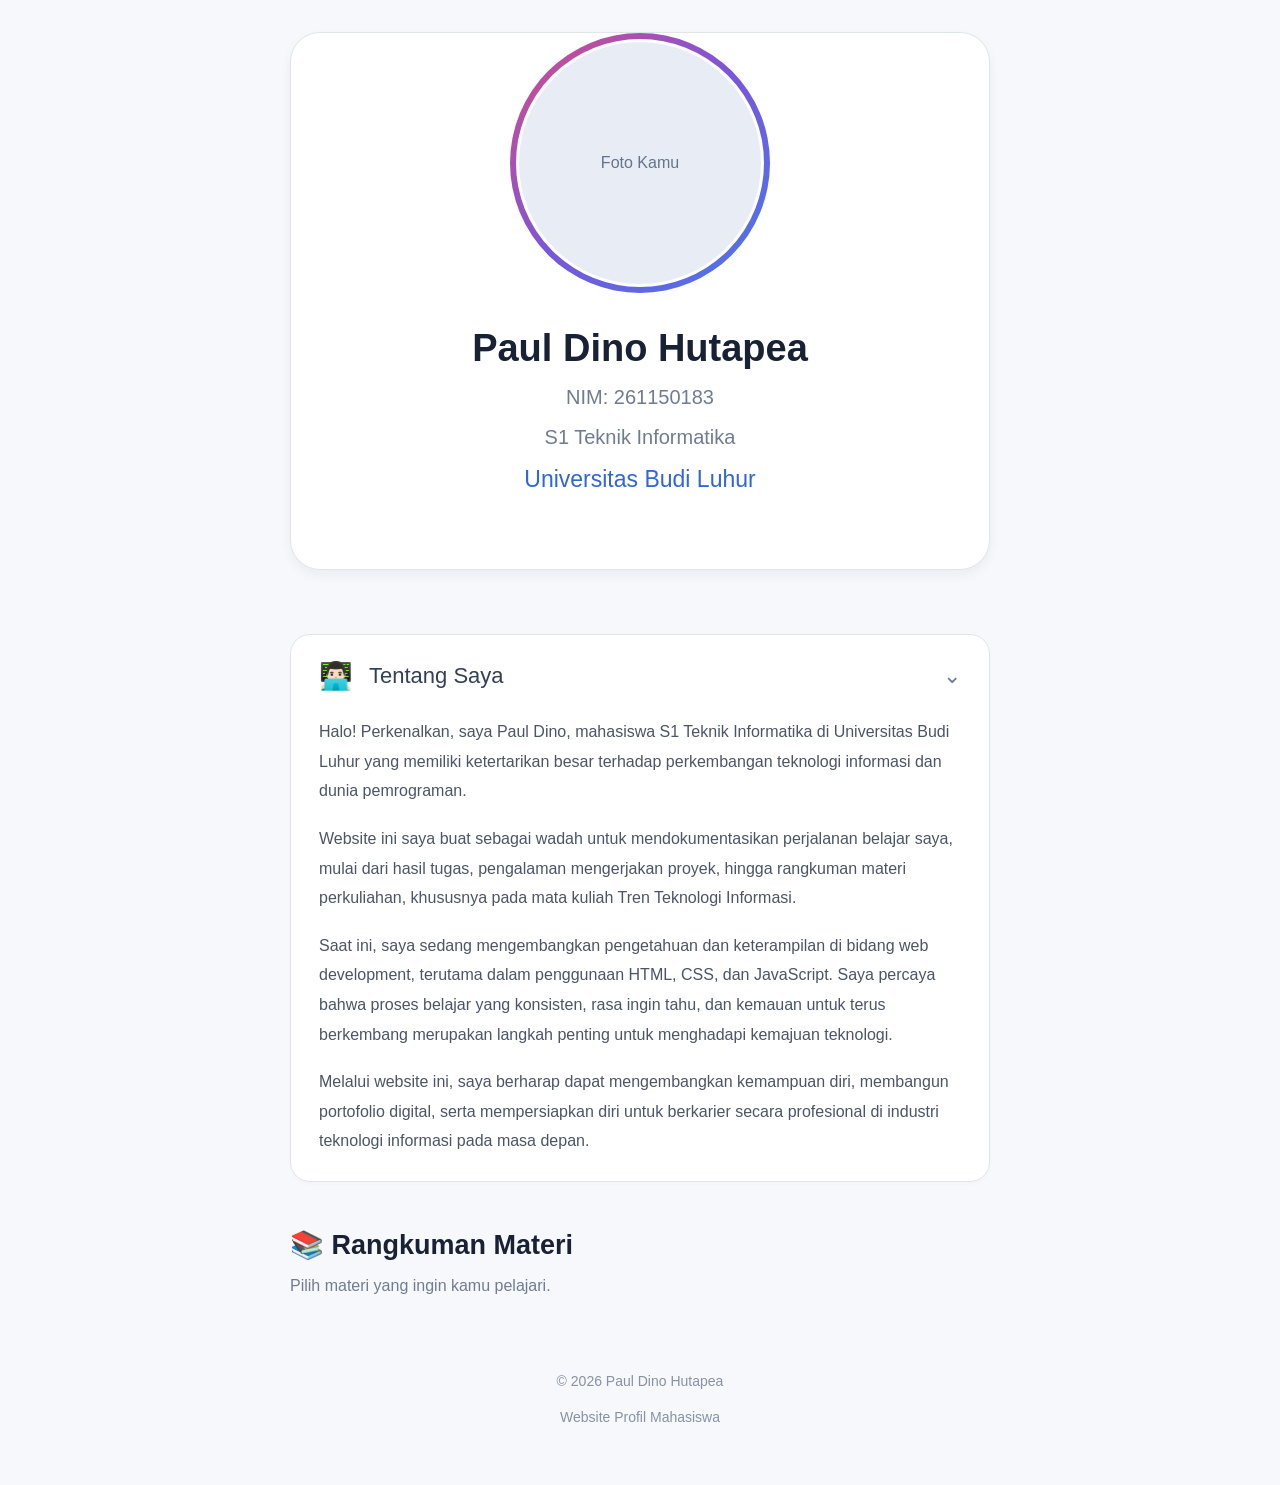
==== index.html @ 71249138 "Add files via upload" ====
<!DOCTYPE html>
<html lang="id">
<head>
    <meta charset="UTF-8">
    <meta name="viewport" content="width=device-width, initial-scale=1.0">
    <meta name="description" content="Profil mahasiswa Paul Dino dan rangkuman materi Tren Teknologi Informasi.">
    <title>Profil Paul Dino | Mahasiswa Informatika</title>
    <link rel="stylesheet" href="style.css">
</head>
<body>

    <main class="container">

        <!-- HALAMAN PROFIL -->
        <div id="profilePage">

            <section class="profile-card">
                <div class="avatar-frame">
                    <img
                        src="images/foto.jpg"
                        alt="Foto profil Paul Dino"
                        class="avatar"
                        onerror="this.style.display='none'; this.nextElementSibling.style.display='flex';"
                    >
                    <div class="avatar-placeholder">
                        Foto Kamu
                    </div>
                </div>

                <h1>Paul Dino Hutapea</h1>
                <p class="identity">NIM: 261150183</p>
                <p class="identity">S1 Teknik Informatika</p>
                <p class="university">Universitas Budi Luhur</p>
            </section>

            <section class="about-card">
                <button id="aboutButton" class="about-heading"
                        aria-expanded="true" aria-controls="aboutContent">
                    <span class="section-icon">👨🏻‍💻</span>
                    <span>Tentang Saya</span>
                    <span id="aboutArrow" class="arrow">⌄</span>
                </button>

                <div id="aboutContent" class="about-content">
                    <p>
                        Halo! Perkenalkan, saya Paul Dino, mahasiswa S1
                        Teknik Informatika di Universitas Budi Luhur yang
                        memiliki ketertarikan besar terhadap perkembangan
                        teknologi informasi dan dunia pemrograman.
                    </p>

                    <p>
                        Website ini saya buat sebagai wadah untuk
                        mendokumentasikan perjalanan belajar saya, mulai
                        dari hasil tugas, pengalaman mengerjakan proyek,
                        hingga rangkuman materi perkuliahan, khususnya
                        pada mata kuliah Tren Teknologi Informasi.
                    </p>

                    <p>
                        Saat ini, saya sedang mengembangkan pengetahuan
                        dan keterampilan di bidang web development,
                        terutama dalam penggunaan HTML, CSS, dan JavaScript.
                        Saya percaya bahwa proses belajar yang konsisten,
                        rasa ingin tahu, dan kemauan untuk terus berkembang
                        merupakan langkah penting untuk menghadapi
                        kemajuan teknologi.
                    </p>

                    <p>
                        Melalui website ini, saya berharap dapat
                        mengembangkan kemampuan diri, membangun portofolio
                        digital, serta mempersiapkan diri untuk berkarier
                        secara profesional di industri teknologi informasi
                        pada masa depan.
                    </p>
                </div>
            </section>

            <section class="materials-section">
                <h2>📚 Rangkuman Materi</h2>
                <p class="section-description">
                    Pilih materi yang ingin kamu pelajari.
                </p>

                <div id="materialList" class="material-list"></div>
            </section>

            <footer>
                <p>© 2026 Paul Dino Hutapea</p>
                <p>Website Profil Mahasiswa</p>
            </footer>
        </div>

        <!-- HALAMAN DETAIL MATERI -->
        <section id="detailPage" class="detail-card" hidden>
            <a href="index.html" class="back-link">← Kembali ke Profil</a>
            <div id="detailContent"></div>
        </section>

    </main>

    <script src="script.js"></script>
</body>
</html>
---- style.css ----
/* ===== PENGATURAN DASAR ===== */
* {
    box-sizing: border-box;
}

:root {
    --background: #f6f8fb;
    --card: #ffffff;
    --text: #192235;
    --muted: #707d90;
    --blue: #3066d6;
    --border: #e0e5eb;
}

body {
    margin: 0;
    padding: 32px 16px;
    background: var(--background);
    color: var(--text);
    font-family: Arial, Helvetica, sans-serif;
    line-height: 1.6;
}

.container {
    width: 100%;
    max-width: 700px;
    margin: 0 auto;
}

/* ===== KARTU PROFIL ===== */
.profile-card {
    background: var(--card);
    border: 1px solid var(--border);
    border-radius: 30px;
    box-shadow: 0 5px 12px rgba(25, 34, 53, 0.05);
    padding: 0 28px 64px;
    margin-bottom: 64px;
    text-align: center;
}

.avatar-frame {
    width: 260px;
    height: 260px;
    max-width: 100%;
    margin: 0 auto 32px;
    border-radius: 50%;
    padding: 6px;
    background: linear-gradient(
        135deg,
        #d94b88,
        #7956d9,
        #4779ed
    );
    overflow: hidden;
}

.avatar {
    width: 100%;
    height: 100%;
    display: block;
    border-radius: 50%;
    border: 3px solid white;
    object-fit: cover;
    object-position: center;
}

.avatar-placeholder {
    display: none;
    width: 100%;
    height: 100%;
    border-radius: 50%;
    background: #e8edf5;
    color: #64748b;
    align-items: center;
    justify-content: center;
    border: 3px solid white;
}

.profile-card h1 {
    margin: 20px 0 8px;
    font-size: clamp(27px, 5vw, 38px);
    line-height: 1.25;
    overflow-wrap: anywhere;
}

.identity {
    color: var(--muted);
    font-size: 20px;
    margin: 8px 0;
}

.university {
    color: var(--blue);
    font-size: 23px;
    margin: 8px 0;
}

/* ===== TENTANG SAYA ===== */
.about-card {
    background: var(--card);
    border: 1px solid var(--border);
    border-radius: 20px;
    margin-bottom: 42px;
    overflow: hidden;
    box-shadow: 0 2px 5px rgba(25, 34, 53, 0.02);
}

.about-heading {
    width: 100%;
    padding: 25px 28px;
    display: flex;
    align-items: center;
    gap: 16px;
    background: transparent;
    border: none;
    text-align: left;
    color: #344054;
    font-family: inherit;
    font-size: 22px;
    cursor: pointer;
}

.section-icon {
    font-size: 27px;
}

.arrow {
    margin-left: auto;
    color: var(--muted);
}

.about-content {
    padding: 0 28px 25px;
    color: #4b5565;
    font-size: 16px;
    line-height: 1.85;
}

.about-content p {
    margin: 0 0 18px;
}

.about-content p:last-child {
    margin-bottom: 0;
}

.about-content[hidden],
.detail-card[hidden] {
    display: none;
}

/* ===== DAFTAR MATERI ===== */
.materials-section h2 {
    font-size: 27px;
    margin: 0 0 6px;
}

.section-description {
    color: var(--muted);
    margin: 0 0 22px;
}

.material-list {
    display: grid;
    gap: 24px;
}

.material-card {
    display: flex;
    align-items: center;
    gap: 24px;
    width: 100%;
    min-height: 110px;
    padding: 25px 30px;
    background: var(--card);
    border: 1px solid var(--border);
    border-radius: 20px;
    text-decoration: none;
    color: #344054;
    font-size: 22px;
    transition: border-color 0.2s, transform 0.2s,
                box-shadow 0.2s;
}

.document-icon {
    font-size: 32px;
    flex-shrink: 0;
}

.material-card:hover,
.material-card:focus-visible {
    border-color: #8aa8ed;
    box-shadow: 0 5px 14px rgba(48, 102, 214, 0.08);
    transform: translateY(-2px);
}

/* ===== HALAMAN DETAIL ===== */
.detail-card {
    background: var(--card);
    border: 1px solid var(--border);
    border-radius: 24px;
    padding: 32px;
    box-shadow: 0 4px 12px rgba(25, 34, 53, 0.04);
}

.back-link {
    display: inline-block;
    color: var(--blue);
    text-decoration: none;
    font-weight: bold;
    margin-bottom: 28px;
}

.back-link:hover {
    text-decoration: underline;
}

.detail-card h1 {
    font-size: 30px;
    line-height: 1.3;
}

.detail-card h2 {
    font-size: 22px;
    margin-top: 28px;
}

.detail-card p,
.detail-card li {
    line-height: 1.85;
    color: #475569;
}

.detail-card code {
    background: #eef2ff;
    padding: 3px 6px;
    border-radius: 5px;
    overflow-wrap: anywhere;
}

footer {
    padding: 35px 0 10px;
    text-align: center;
    color: #8792a2;
    font-size: 14px;
}

/* ===== TAMPILAN HP ===== */
@media (max-width: 480px) {
    body {
        padding: 20px 16px;
    }

    .profile-card {
        padding: 0 18px 45px;
        margin-bottom: 40px;
        border-radius: 26px;
    }

    .avatar-frame {
        width: 230px;
        height: 230px;
        margin-bottom: 28px;
    }

    .identity {
        font-size: 18px;
    }

    .university {
        font-size: 21px;
    }

    .about-card {
        margin-bottom: 35px;
    }

    .about-heading {
        padding: 22px 20px;
        font-size: 19px;
        gap: 12px;
    }

    .about-content {
        padding: 0 20px 22px;
        font-size: 15px;
    }

    .materials-section h2 {
        font-size: 24px;
    }

    .material-list {
        gap: 18px;
    }

    .material-card {
        min-height: 94px;
        padding: 22px 20px;
        gap: 18px;
        font-size: 18px;
        border-radius: 18px;
    }

    .document-icon {
        font-size: 28px;
    }

    .detail-card {
        padding: 24px 20px;
    }
}
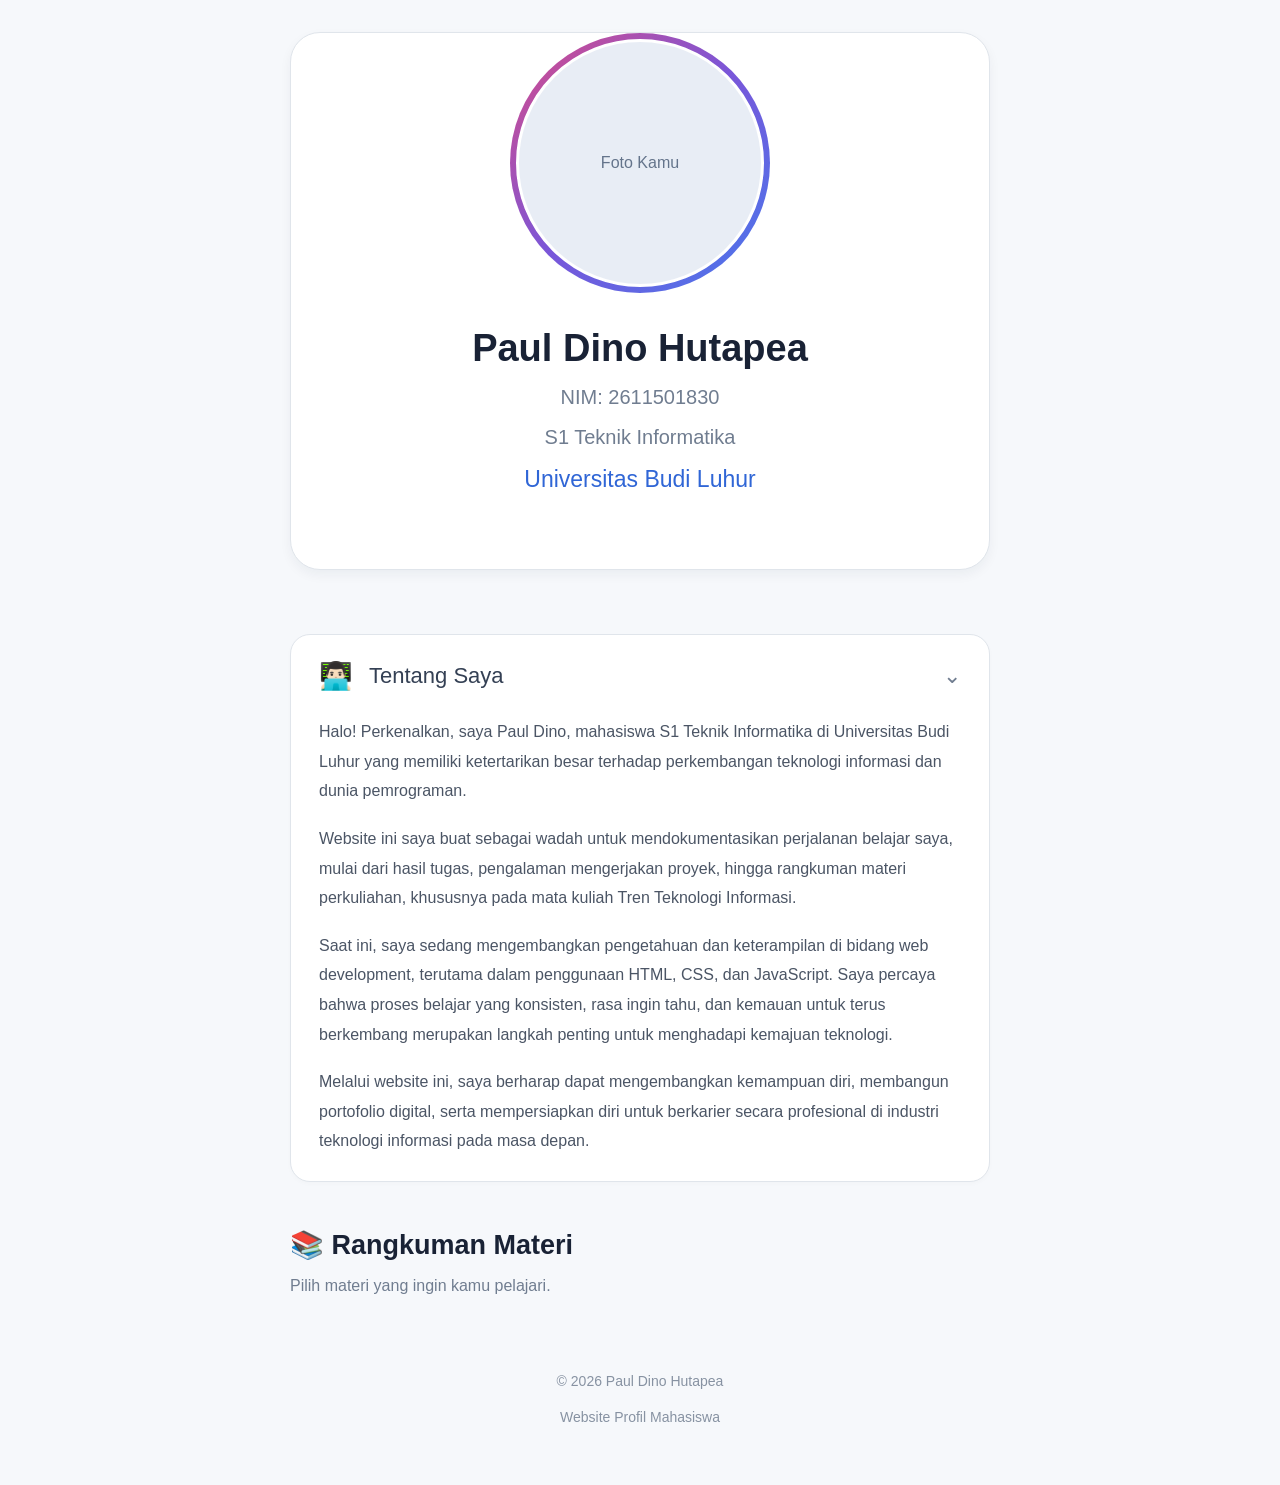
==== commit 9a3a7a44: "Add files via upload" ====
--- a/index.html
+++ b/index.html
@@ -17,7 +17,7 @@
             <section class="profile-card">
                 <div class="avatar-frame">
                     <img
-                        src="images/foto.jpg"
+                        src="images/foto.jpeg"
                         alt="Foto profil Paul Dino"
                         class="avatar"
                         onerror="this.style.display='none'; this.nextElementSibling.style.display='flex';"
@@ -28,7 +28,7 @@
                 </div>
 
                 <h1>Paul Dino Hutapea</h1>
-                <p class="identity">NIM: 261150183</p>
+                <p class="identity">NIM: 2611501830</p>
                 <p class="identity">S1 Teknik Informatika</p>
                 <p class="university">Universitas Budi Luhur</p>
             </section>
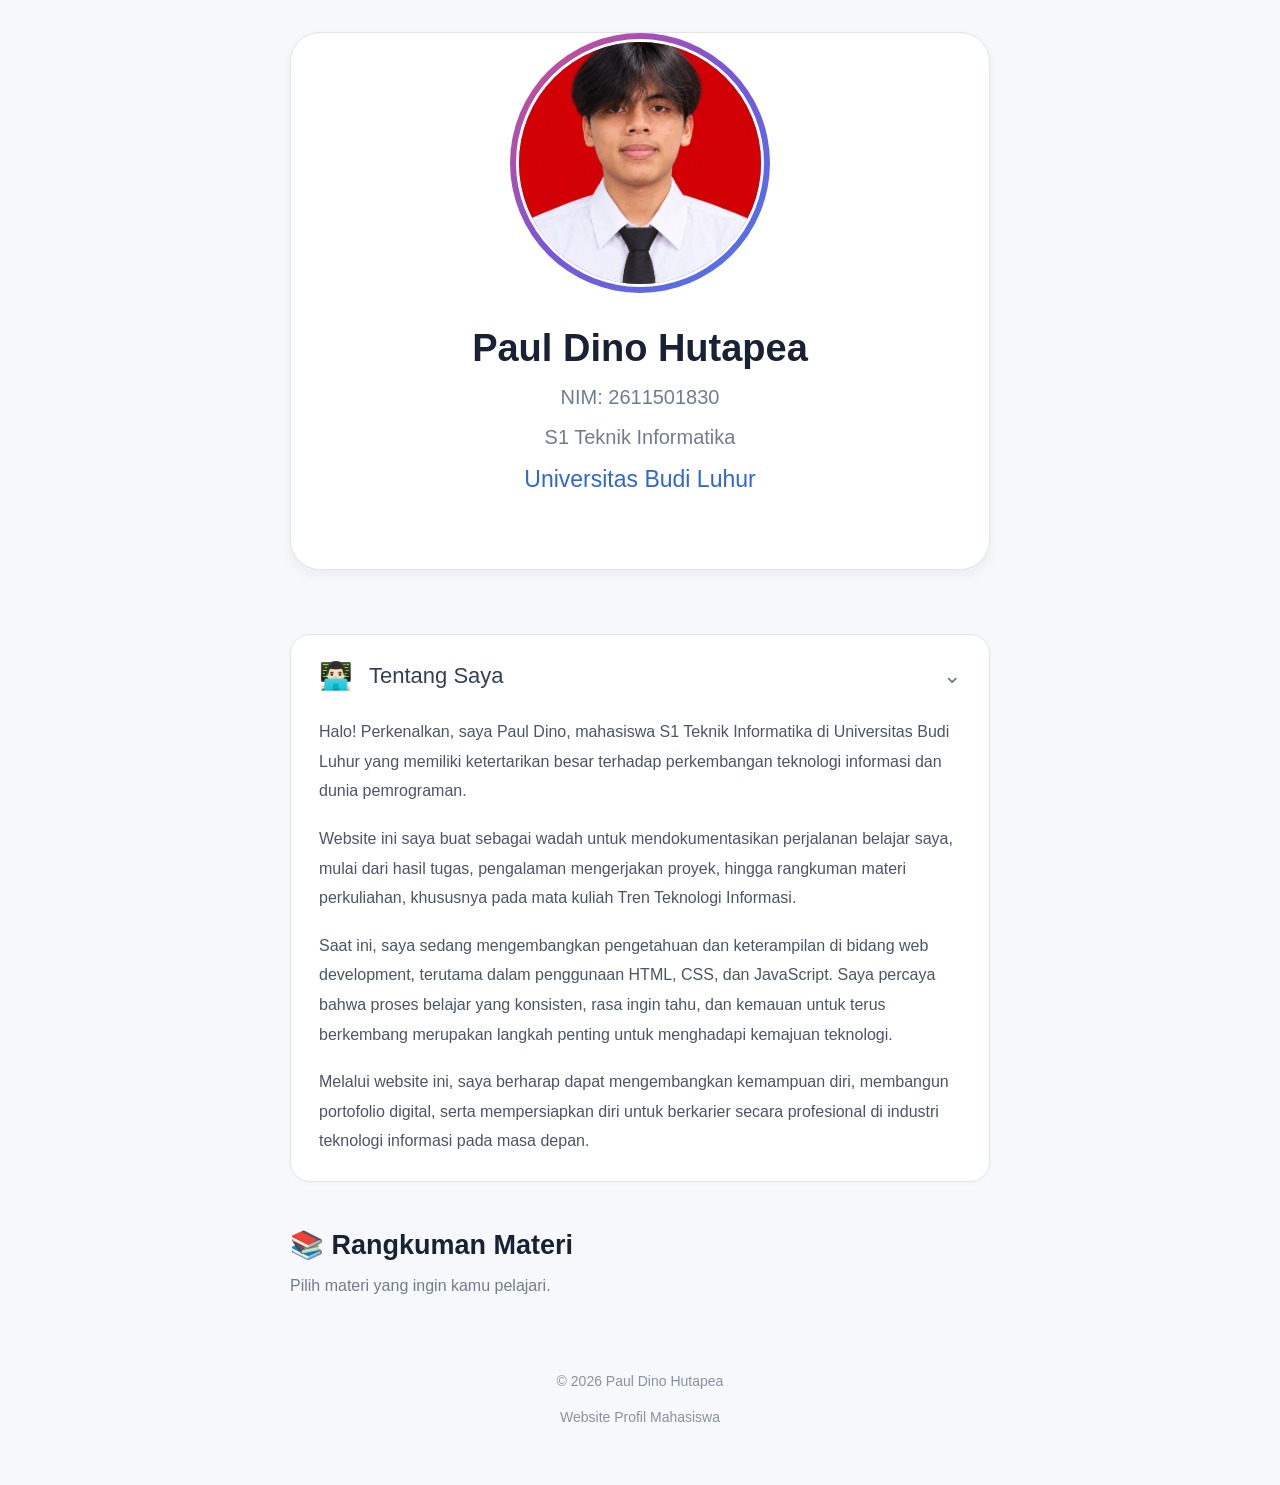
==== commit a129a8f5: "Add files via upload" ====
--- a/index.html
+++ b/index.html
@@ -17,7 +17,7 @@
             <section class="profile-card">
                 <div class="avatar-frame">
                     <img
-                        src="images/foto.jpeg"
+                        src="foto.jpeg"
                         alt="Foto profil Paul Dino"
                         class="avatar"
                         onerror="this.style.display='none'; this.nextElementSibling.style.display='flex';"
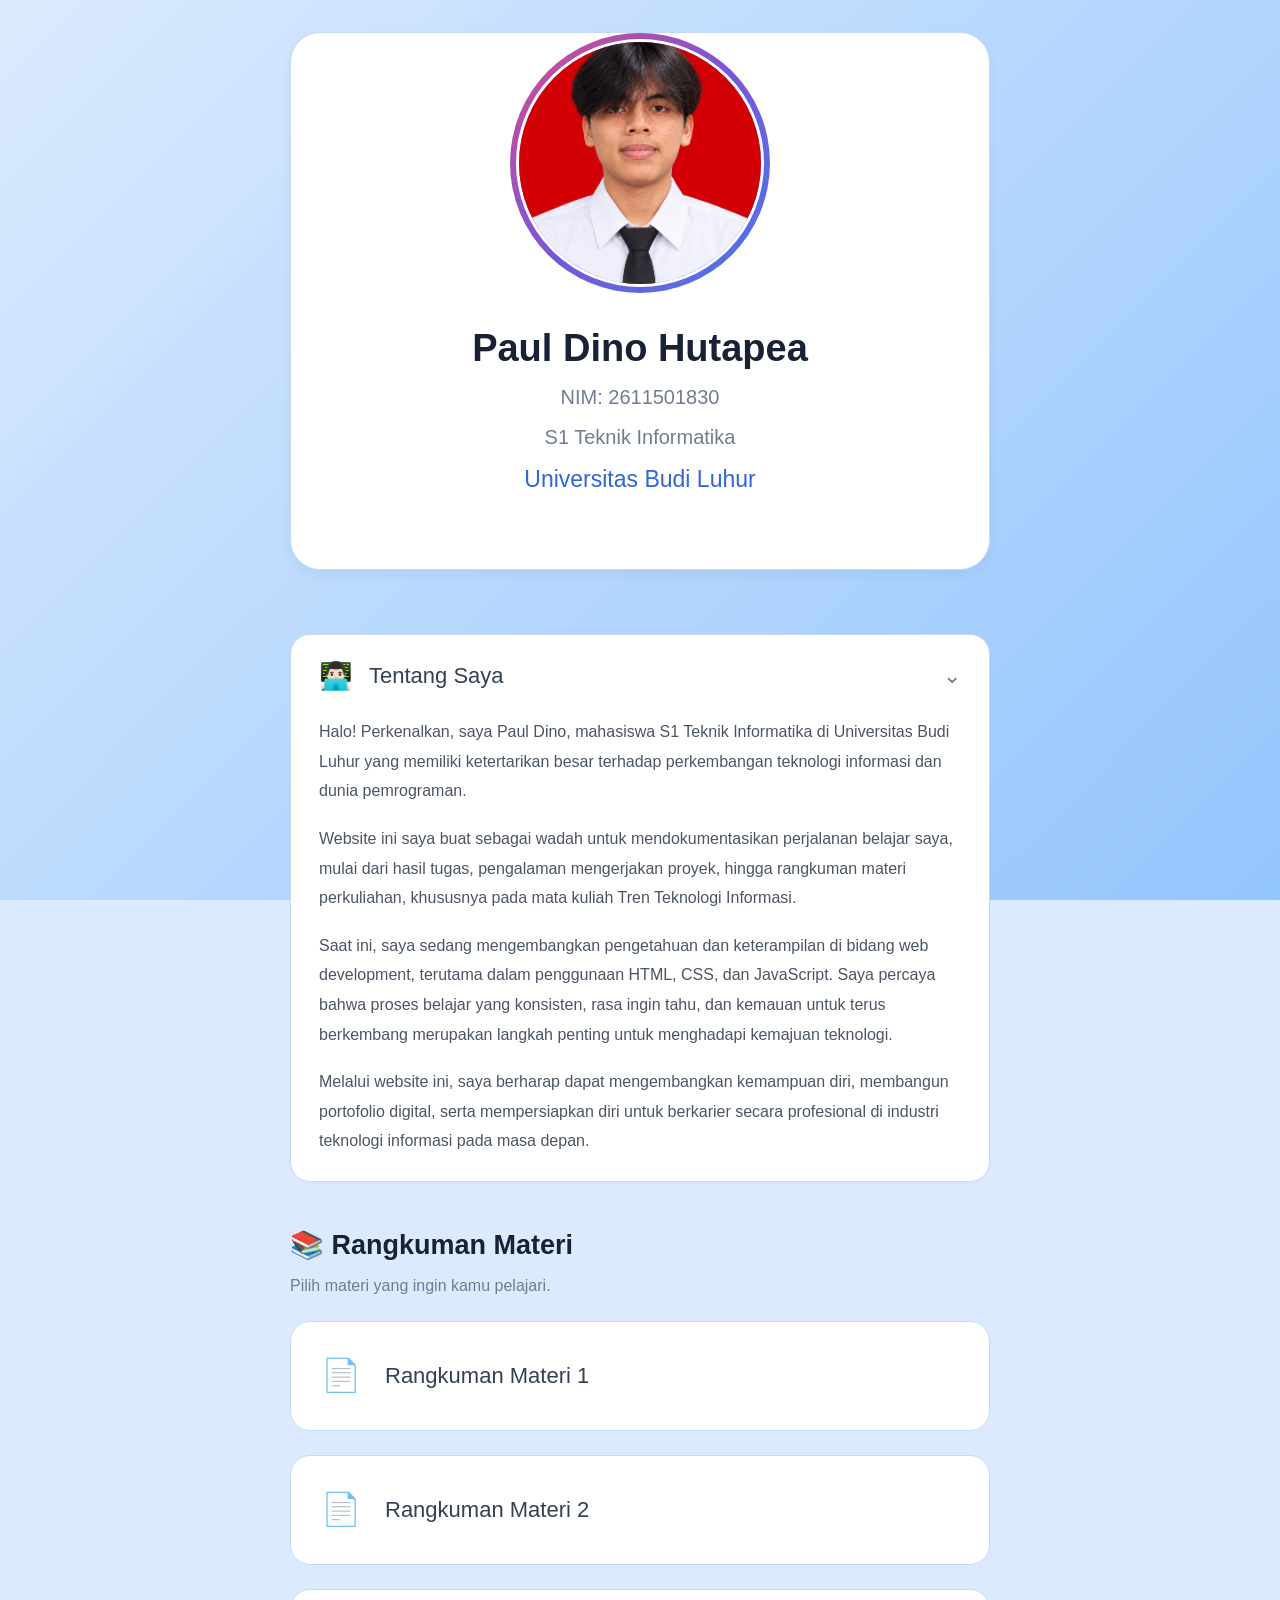
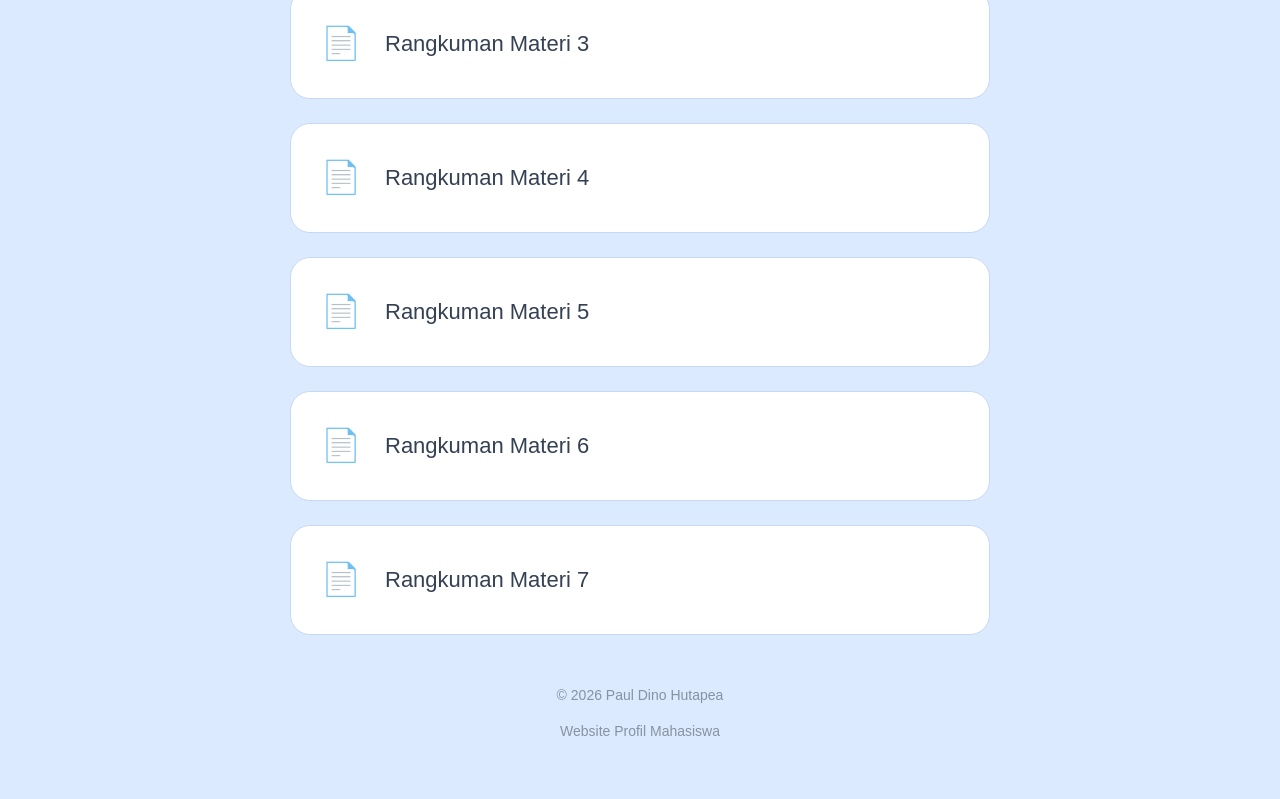
==== commit 6fb6c937: "Add files via upload" ====
--- a/index.html
+++ b/index.html
@@ -5,7 +5,7 @@
     <meta name="viewport" content="width=device-width, initial-scale=1.0">
     <meta name="description" content="Profil mahasiswa Paul Dino dan rangkuman materi Tren Teknologi Informasi.">
     <title>Profil Paul Dino | Mahasiswa Informatika</title>
-    <link rel="stylesheet" href="style.css">
+    <link rel="stylesheet" href="style.css?v=3">
 </head>
 <body>
 
--- a/style.css
+++ b/style.css
@@ -4,23 +4,28 @@
 }
 
 :root {
-    --background: #f6f8fb;
+    --background: #dbeafe;
     --card: #ffffff;
     --text: #192235;
     --muted: #707d90;
     --blue: #3066d6;
-    --border: #e0e5eb;
+    --border: #c5d9f5;
 }
 
 body {
     margin: 0;
     padding: 32px 16px;
-    background: var(--background);
+    background-color: #dbeafe;
+    background-image: linear-gradient(
+        135deg,
+        #dbeafe,
+        #93c5fd
+    );
+    background-attachment: fixed;
     color: var(--text);
     font-family: Arial, Helvetica, sans-serif;
     line-height: 1.6;
 }
-
 .container {
     width: 100%;
     max-width: 700px;
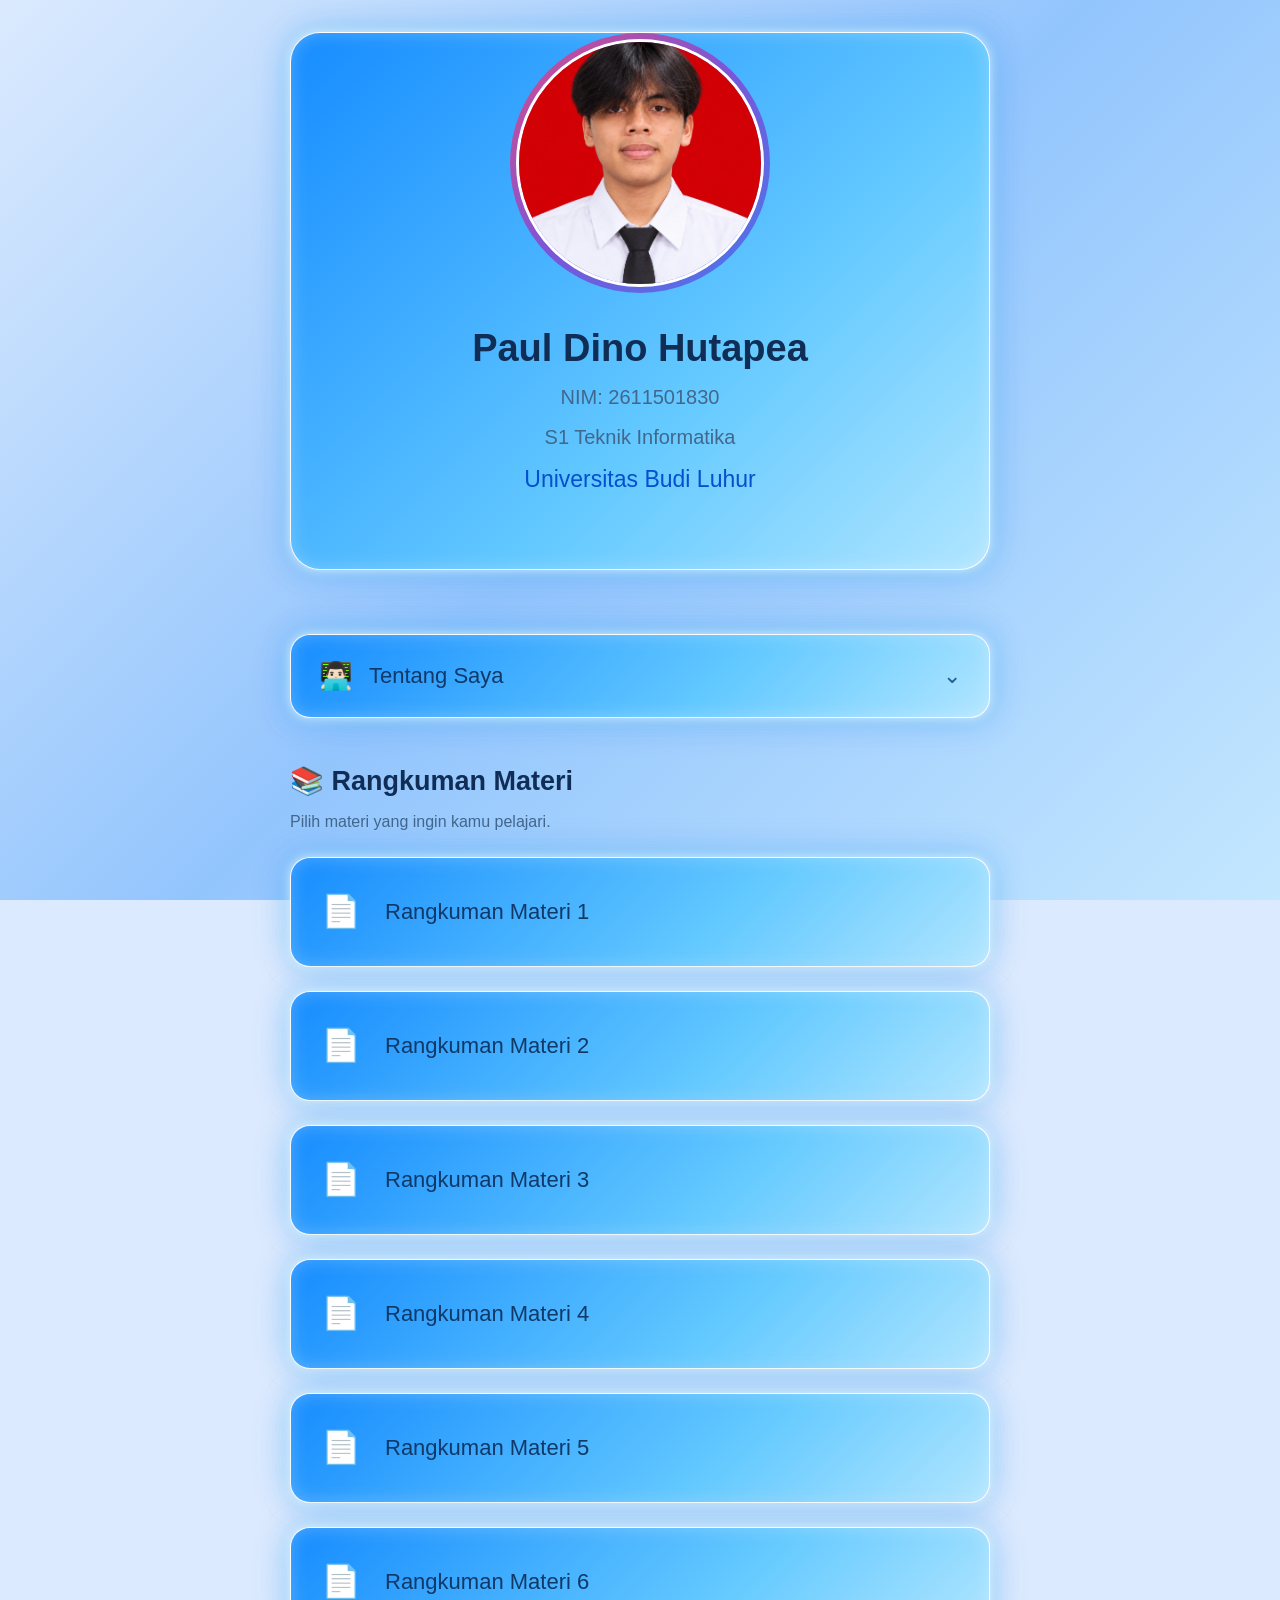
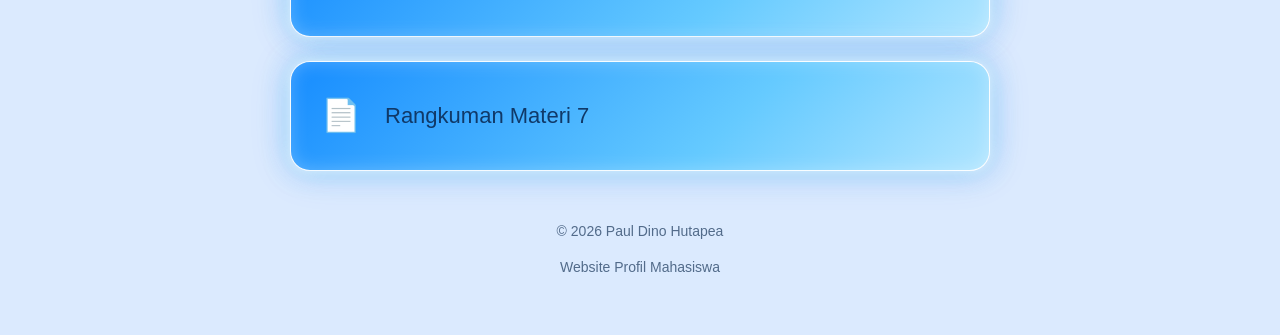
==== commit 83f802bc: "Add files via upload" ====
--- a/index.html
+++ b/index.html
@@ -33,15 +33,20 @@
                 <p class="university">Universitas Budi Luhur</p>
             </section>
 
+            <!-- TENTANG SAYA, TERTUTUP SAAT HALAMAN DIBUKA -->
             <section class="about-card">
-                <button id="aboutButton" class="about-heading"
-                        aria-expanded="true" aria-controls="aboutContent">
+                <button
+                    id="aboutButton"
+                    class="about-heading"
+                    aria-expanded="false"
+                    aria-controls="aboutContent"
+                >
                     <span class="section-icon">👨🏻‍💻</span>
                     <span>Tentang Saya</span>
                     <span id="aboutArrow" class="arrow">⌄</span>
                 </button>
 
-                <div id="aboutContent" class="about-content">
+                <div id="aboutContent" class="about-content" hidden>
                     <p>
                         Halo! Perkenalkan, saya Paul Dino, mahasiswa S1
                         Teknik Informatika di Universitas Budi Luhur yang
@@ -77,6 +82,7 @@
                 </div>
             </section>
 
+            <!-- DAFTAR RANGKUMAN MATERI -->
             <section class="materials-section">
                 <h2>📚 Rangkuman Materi</h2>
                 <p class="section-description">
@@ -90,11 +96,14 @@
                 <p>© 2026 Paul Dino Hutapea</p>
                 <p>Website Profil Mahasiswa</p>
             </footer>
+
         </div>
 
         <!-- HALAMAN DETAIL MATERI -->
         <section id="detailPage" class="detail-card" hidden>
-            <a href="index.html" class="back-link">← Kembali ke Profil</a>
+            <a href="index.html" class="back-link">
+                ← Kembali ke Profil
+            </a>
             <div id="detailContent"></div>
         </section>
 
--- a/style.css
+++ b/style.css
@@ -7,9 +7,9 @@
     --background: #dbeafe;
     --card: #ffffff;
     --text: #192235;
-    --muted: #707d90;
-    --blue: #3066d6;
-    --border: #c5d9f5;
+    --muted: #526b8a;
+    --blue: #145fe8;
+    --border: #a5dcff;
 }
 
 body {
@@ -19,25 +19,109 @@
     background-image: linear-gradient(
         135deg,
         #dbeafe,
-        #93c5fd
+        #93c5fd,
+        #c4e7ff
     );
     background-attachment: fixed;
     color: var(--text);
     font-family: Arial, Helvetica, sans-serif;
     line-height: 1.6;
 }
+
 .container {
     width: 100%;
     max-width: 700px;
     margin: 0 auto;
 }
 
+/* ===== EFEK BIRU KRISTAL DAN KILAUAN ===== */
+.profile-card,
+.about-card,
+.material-card {
+    position: relative;
+    isolation: isolate;
+    overflow: hidden;
+
+    background: linear-gradient(
+        135deg,
+        #168cff 0%,
+        #65caff 25%,
+        #d9f4ff 48%,
+        #83d8ff 70%,
+        #238fff 100%
+    );
+
+    background-size: 250% 250%;
+    border: 1px solid rgba(255, 255, 255, 0.95);
+
+    box-shadow:
+        0 0 12px rgba(255, 255, 255, 0.75),
+        0 0 24px rgba(56, 189, 248, 0.5),
+        0 0 40px rgba(37, 99, 235, 0.2),
+        inset 0 0 18px rgba(255, 255, 255, 0.25);
+
+    animation: blueGlow 6s ease-in-out infinite;
+    transition:
+        transform 0.3s ease,
+        box-shadow 0.3s ease;
+}
+
+/* Kilauan putih bergerak */
+.profile-card::before,
+.about-card::before,
+.material-card::before {
+    content: "";
+    position: absolute;
+    z-index: -1;
+    top: -60%;
+    left: -100%;
+    width: 45%;
+    height: 220%;
+
+    background: linear-gradient(
+        90deg,
+        transparent,
+        rgba(255, 255, 255, 0.85),
+        rgba(255, 255, 255, 0.2),
+        transparent
+    );
+
+    transform: rotate(25deg);
+    animation: whiteShimmer 6s ease-in-out infinite;
+    pointer-events: none;
+}
+
+@keyframes whiteShimmer {
+    0%, 65% {
+        left: -100%;
+    }
+
+    100% {
+        left: 160%;
+    }
+}
+
+/* Cahaya biru berdenyut lembut */
+@keyframes blueGlow {
+    0%, 100% {
+        box-shadow:
+            0 0 10px rgba(255, 255, 255, 0.65),
+            0 0 22px rgba(56, 189, 248, 0.4),
+            inset 0 0 14px rgba(255, 255, 255, 0.15);
+    }
+
+    50% {
+        box-shadow:
+            0 0 16px rgba(255, 255, 255, 0.95),
+            0 0 32px rgba(56, 189, 248, 0.7),
+            0 0 45px rgba(37, 99, 235, 0.3),
+            inset 0 0 22px rgba(255, 255, 255, 0.3);
+    }
+}
+
 /* ===== KARTU PROFIL ===== */
 .profile-card {
-    background: var(--card);
-    border: 1px solid var(--border);
     border-radius: 30px;
-    box-shadow: 0 5px 12px rgba(25, 34, 53, 0.05);
     padding: 0 28px 64px;
     margin-bottom: 64px;
     text-align: center;
@@ -86,31 +170,30 @@
     font-size: clamp(27px, 5vw, 38px);
     line-height: 1.25;
     overflow-wrap: anywhere;
+    color: #102d55;
 }
 
 .identity {
-    color: var(--muted);
+    color: #42678d;
     font-size: 20px;
     margin: 8px 0;
 }
 
 .university {
-    color: var(--blue);
+    color: #064fce;
     font-size: 23px;
     margin: 8px 0;
 }
 
 /* ===== TENTANG SAYA ===== */
 .about-card {
-    background: var(--card);
-    border: 1px solid var(--border);
     border-radius: 20px;
     margin-bottom: 42px;
-    overflow: hidden;
-    box-shadow: 0 2px 5px rgba(25, 34, 53, 0.02);
 }
 
 .about-heading {
+    position: relative;
+    z-index: 1;
     width: 100%;
     padding: 25px 28px;
     display: flex;
@@ -119,7 +202,7 @@
     background: transparent;
     border: none;
     text-align: left;
-    color: #344054;
+    color: #103968;
     font-family: inherit;
     font-size: 22px;
     cursor: pointer;
@@ -131,12 +214,14 @@
 
 .arrow {
     margin-left: auto;
-    color: var(--muted);
+    color: #245b91;
 }
 
 .about-content {
+    position: relative;
+    z-index: 1;
     padding: 0 28px 25px;
-    color: #4b5565;
+    color: #153f68;
     font-size: 16px;
     line-height: 1.85;
 }
@@ -158,10 +243,11 @@
 .materials-section h2 {
     font-size: 27px;
     margin: 0 0 6px;
+    color: #102d55;
 }
 
 .section-description {
-    color: var(--muted);
+    color: #42678d;
     margin: 0 0 22px;
 }
 
@@ -177,14 +263,15 @@
     width: 100%;
     min-height: 110px;
     padding: 25px 30px;
-    background: var(--card);
-    border: 1px solid var(--border);
     border-radius: 20px;
     text-decoration: none;
-    color: #344054;
+    color: #103968;
     font-size: 22px;
-    transition: border-color 0.2s, transform 0.2s,
-                box-shadow 0.2s;
+}
+
+.material-card > * {
+    position: relative;
+    z-index: 1;
 }
 
 .document-icon {
@@ -193,13 +280,23 @@
 }
 
 .material-card:hover,
-.material-card:focus-visible {
-    border-color: #8aa8ed;
-    box-shadow: 0 5px 14px rgba(48, 102, 214, 0.08);
-    transform: translateY(-2px);
-}
-
-/* ===== HALAMAN DETAIL ===== */
+.material-card:focus-visible,
+.about-card:hover,
+.profile-card:hover {
+    transform: translateY(-3px);
+    box-shadow:
+        0 0 18px rgba(255, 255, 255, 1),
+        0 0 32px rgba(56, 189, 248, 0.8),
+        0 0 45px rgba(37, 99, 235, 0.35);
+}
+
+.material-card:focus-visible,
+.about-heading:focus-visible {
+    outline: 3px solid #ffffff;
+    outline-offset: 3px;
+}
+
+/* ===== HALAMAN DETAIL MATERI ===== */
 .detail-card {
     background: var(--card);
     border: 1px solid var(--border);
@@ -246,7 +343,7 @@
 footer {
     padding: 35px 0 10px;
     text-align: center;
-    color: #8792a2;
+    color: #526b8a;
     font-size: 14px;
 }
 
@@ -314,4 +411,17 @@
     .detail-card {
         padding: 24px 20px;
     }
+}
+
+/* ===== AKSESIBILITAS: KURANGI ANIMASI ===== */
+@media (prefers-reduced-motion: reduce) {
+    .profile-card,
+    .about-card,
+    .material-card,
+    .profile-card::before,
+    .about-card::before,
+    .material-card::before {
+        animation: none;
+        transition: none;
+    }
 }
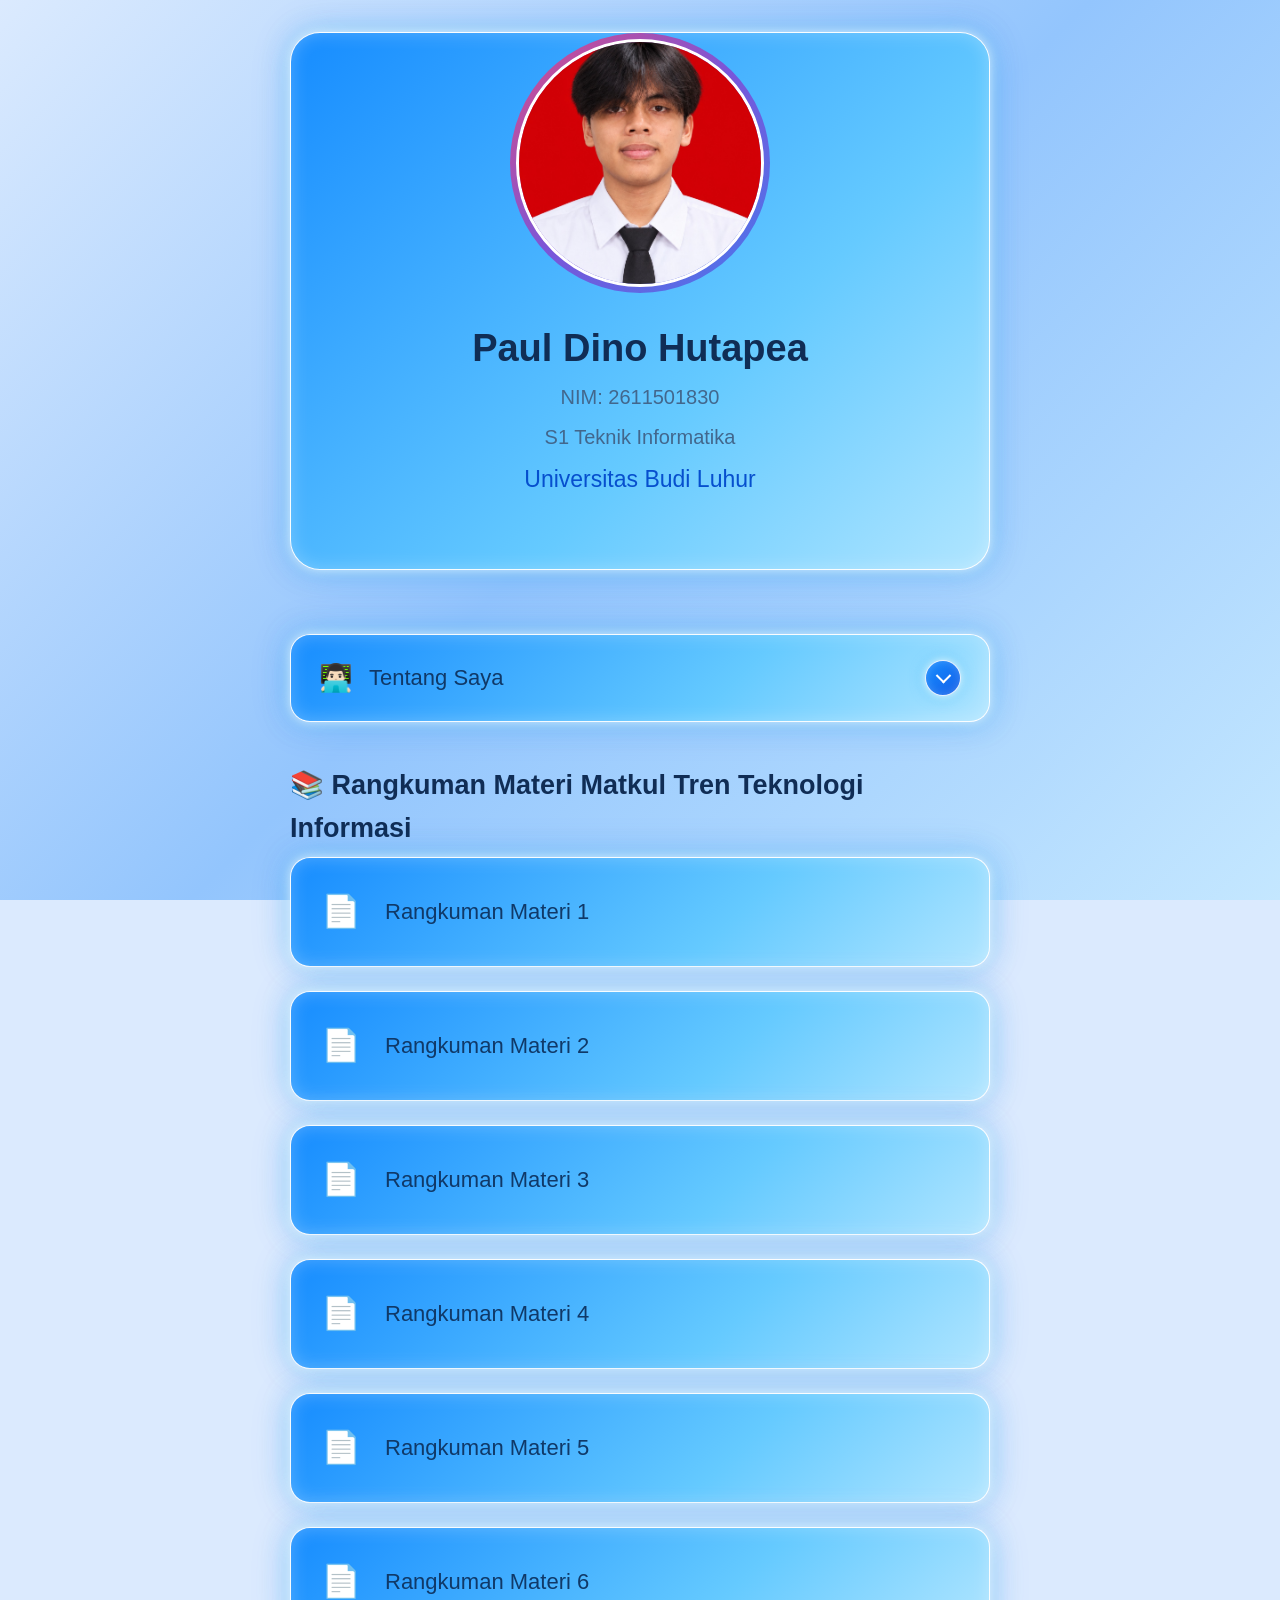
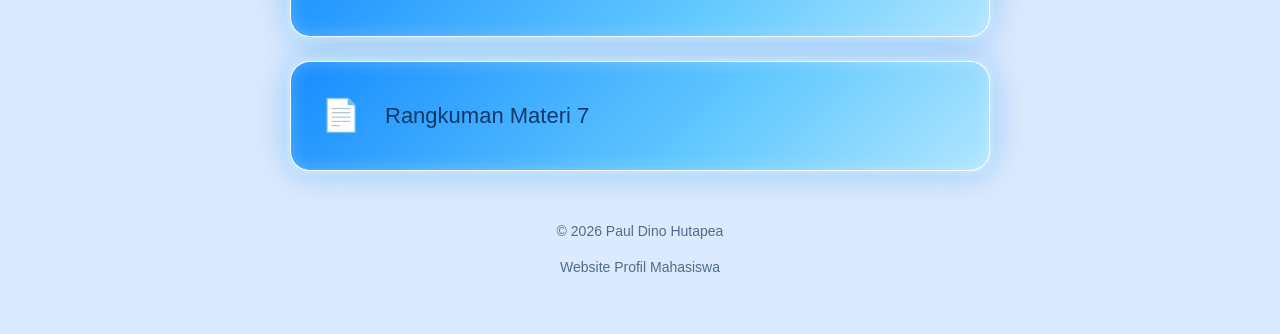
==== commit 9e44cbad: "Add files via upload" ====
--- a/index.html
+++ b/index.html
@@ -84,10 +84,8 @@
 
             <!-- DAFTAR RANGKUMAN MATERI -->
             <section class="materials-section">
-                <h2>📚 Rangkuman Materi</h2>
-                <p class="section-description">
-                    Pilih materi yang ingin kamu pelajari.
-                </p>
+                <h2>📚 Rangkuman Materi Matkul Tren Teknologi Informasi </h2>
+
 
                 <div id="materialList" class="material-list"></div>
             </section>
--- a/style.css
+++ b/style.css
@@ -212,9 +212,52 @@
     font-size: 27px;
 }
 
+/* ===== CIRCULAR GLOW ARROW ===== */
 .arrow {
     margin-left: auto;
-    color: #245b91;
+    width: 36px;
+    height: 36px;
+    flex-shrink: 0;
+    display: flex;
+    align-items: center;
+    justify-content: center;
+    font-size: 0;
+    background: linear-gradient(135deg, #168cff, #145fe8);
+    border: 1px solid rgba(255, 255, 255, 0.9);
+    border-radius: 50%;
+    box-shadow:
+        0 0 8px rgba(255, 255, 255, 0.9),
+        0 0 16px rgba(56, 189, 248, 0.7),
+        inset 0 0 8px rgba(255, 255, 255, 0.2);
+    transition: transform 0.35s ease, box-shadow 0.35s ease;
+}
+
+.arrow::before {
+    content: "";
+    width: 9px;
+    height: 9px;
+    border-right: 2px solid white;
+    border-bottom: 2px solid white;
+    transform: rotate(45deg) translate(-2px, -2px);
+    transition: transform 0.35s ease;
+}
+
+.about-heading:hover .arrow {
+    box-shadow:
+        0 0 10px white,
+        0 0 22px rgba(56, 189, 248, 0.95),
+        0 0 32px rgba(37, 99, 235, 0.45);
+}
+
+.about-heading[aria-expanded="true"] .arrow {
+    transform: rotate(180deg);
+}
+
+@media (prefers-reduced-motion: reduce) {
+    .arrow,
+    .arrow::before {
+        transition: none;
+    }
 }
 
 .about-content {
@@ -298,16 +341,29 @@
 
 /* ===== HALAMAN DETAIL MATERI ===== */
 .detail-card {
-    background: var(--card);
-    border: 1px solid var(--border);
+    background: linear-gradient(
+        135deg,
+        #dbeafe 0%,
+        #bfdbfe 35%,
+        #93c5fd 70%,
+        #c4e7ff 100%
+    ) !important;
+
+    background-color: #bfdbfe !important;
+
+    border: 1px solid rgba(255, 255, 255, 0.95);
     border-radius: 24px;
     padding: 32px;
-    box-shadow: 0 4px 12px rgba(25, 34, 53, 0.04);
+
+    box-shadow:
+        0 0 12px rgba(255, 255, 255, 0.65),
+        0 0 24px rgba(56, 189, 248, 0.35),
+        0 0 40px rgba(37, 99, 235, 0.15);
 }
 
 .back-link {
     display: inline-block;
-    color: var(--blue);
+    color: #064fce;
     text-decoration: none;
     font-weight: bold;
     margin-bottom: 28px;
@@ -320,26 +376,30 @@
 .detail-card h1 {
     font-size: 30px;
     line-height: 1.3;
+    color: #102d55;
 }
 
 .detail-card h2 {
     font-size: 22px;
     margin-top: 28px;
+    color: #103968;
 }
 
 .detail-card p,
 .detail-card li {
     line-height: 1.85;
-    color: #475569;
+    color: #294d75;
 }
 
 .detail-card code {
-    background: #eef2ff;
+    background: rgba(255, 255, 255, 0.55);
+    color: #103968;
     padding: 3px 6px;
     border-radius: 5px;
     overflow-wrap: anywhere;
 }
 
+/* ===== FOOTER ===== */
 footer {
     padding: 35px 0 10px;
     text-align: center;
